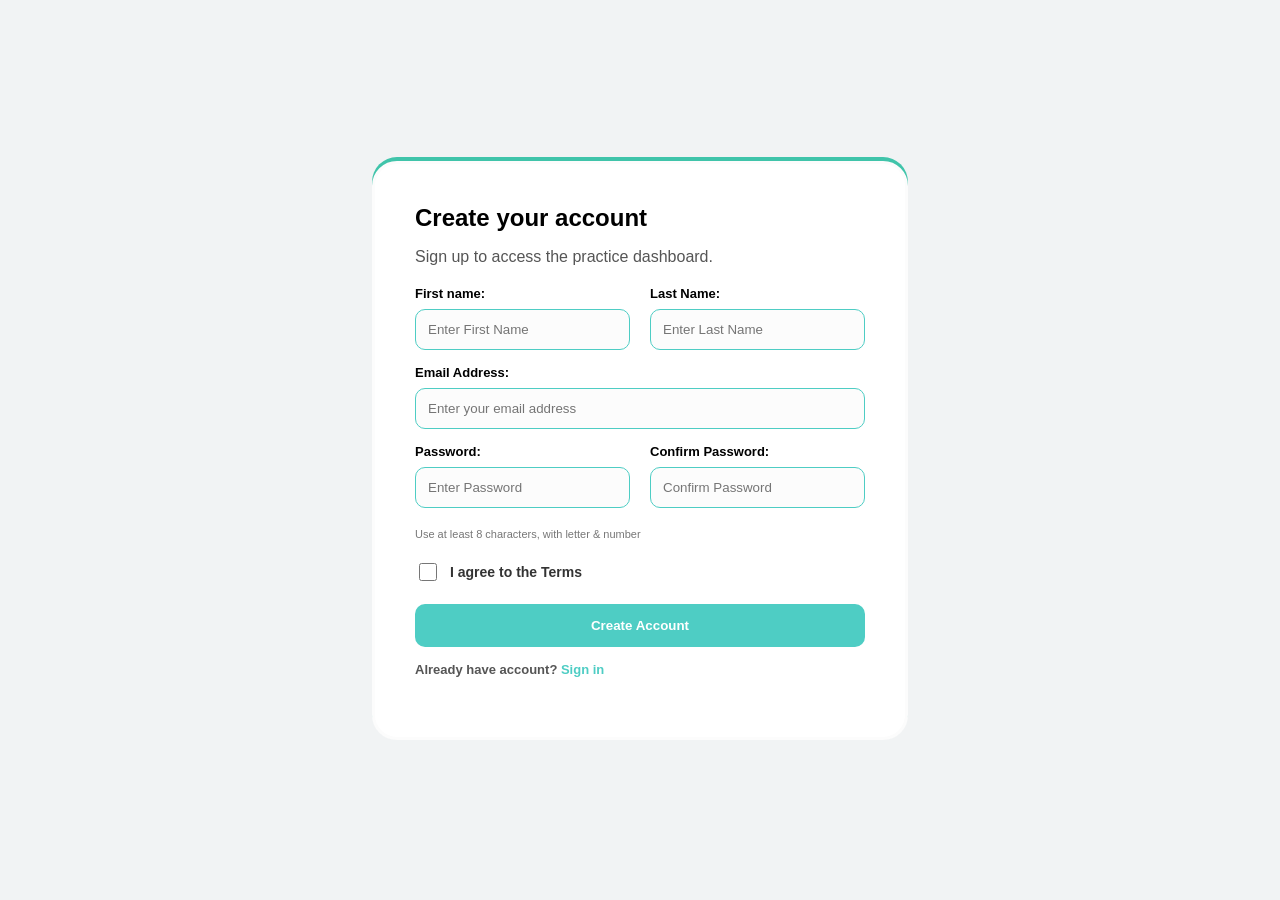
==== SignUpPage/index.html @ 504fe634 "Add files via upload" ====
<!DOCTYPE html>
<html lang="en">

<head>
    <link rel="stylesheet" href="style.css">
</head>

<body>
    <div class="container">
        <form id="registrationForm">
            <h1>Create your account</h1>
            <p>Sign up to access the practice dashboard.</p>

            <div class="row">
                <div class="field">
                    <label>First name:</label>
                    <input type="text" placeholder="Enter First Name" required>
                </div>
                <div class="field">
                    <label>Last Name:</label>
                    <input type="text" placeholder="Enter Last Name" required>
                </div>
            </div>

            <div class="field">
                <label>Email Address:</label>
                <input type="email" id="email" placeholder="Enter your email address" required>
            </div>

            <div class="row">
                <div class="field">
                    <label>Password:</label>
                    <input type="password" id="password" placeholder="Enter Password" required>
                </div>
                <div class="field">
                    <label>Confirm Password:</label>
                    <input type="password" id="confirmPassword" placeholder="Confirm Password" required>
                </div>
            </div>

            <p class="hint">Use at least 8 characters, with letter & number</p>

            <label class="checkbox">
                <input type="checkbox" required> 
                <span>I agree to the Terms</span>
            </label>

            <button type="submit" id="createAccountBtn">Create Account</button>

            <p class="footer">Already have account? <a href="../LoginPage/index.html">Sign in</a></p>
        </form>
    </div>
    <script src="script.js"></script>
</body>

</html>
---- SignUpPage/style.css ----
body {
    background-color:#F1F3F4;
    display: flex;
    justify-content: center;
    align-items: center;
    min-height: 100vh;
    margin: 0;
    font-family: 'Segoe UI', sans-serif;
}


.container {
    background: #ffffff;
    padding: 40px;
    border-radius: 25px;
    width: 450px;
    box-shadow: 0px -4px 0px #40C4AA ;
    border: 3px solid #fcfcfc;
    overflow: hidden;
}

h1 {
    margin: 0;
    font-size: 24px;
}

p {
    color: #555;
    margin-bottom: 20px;
}

.row {
    display: flex;
    gap: 20px;
}

.field {
    flex: 1;
    margin-bottom: 15px;
}

label {
    display: block;
    font-weight: 600;
    margin-bottom: 8px;
    font-size: 13px;
}


input {
    width: 100%;
    padding: 12px;
    border: 1.5px solid #4ECDC4;
    border-radius: 10px;
    background-color: #fcfcfc;
    box-sizing: border-box;
    outline: none;
}

input:focus {
    border-color: #4ECDC4;
}


.hint {
    font-size: 11px;
    color: #777;
    margin-top: 5px;
    margin-bottom: 20px;
}

.checkbox {
    font-size: 14px;
    display: flex;
    margin-bottom: 20px;
    color: #333;
    align-items: center;
    gap: 10px;
    cursor: pointer;
}

.checkbox input[type="checkbox"] {
    width: 18px;
    height: 18px;
    cursor: pointer;
    accent-color: #4ECDC4;
}


button {
    width: 100%;
    padding: 14px;
    background: #4ECDC4;
    border: none;
    color: white;
    border-radius: 10px;
    font-weight: 600;
    cursor: pointer;
    transition: all 0.3s ease;
    /* Smooth hover effect */
}


button:hover {
    background: #35a892;
    box-shadow: 0 4px 10px rgba(64, 196, 170, 0.3);
}

.footer {
    text-align: left;
    font-size: 13px;
    margin-top: 15px;
    font-weight: bold;
}

.footer a {
    color: #4ECDC4;
    text-decoration: none;
    font-weight: 600;
}
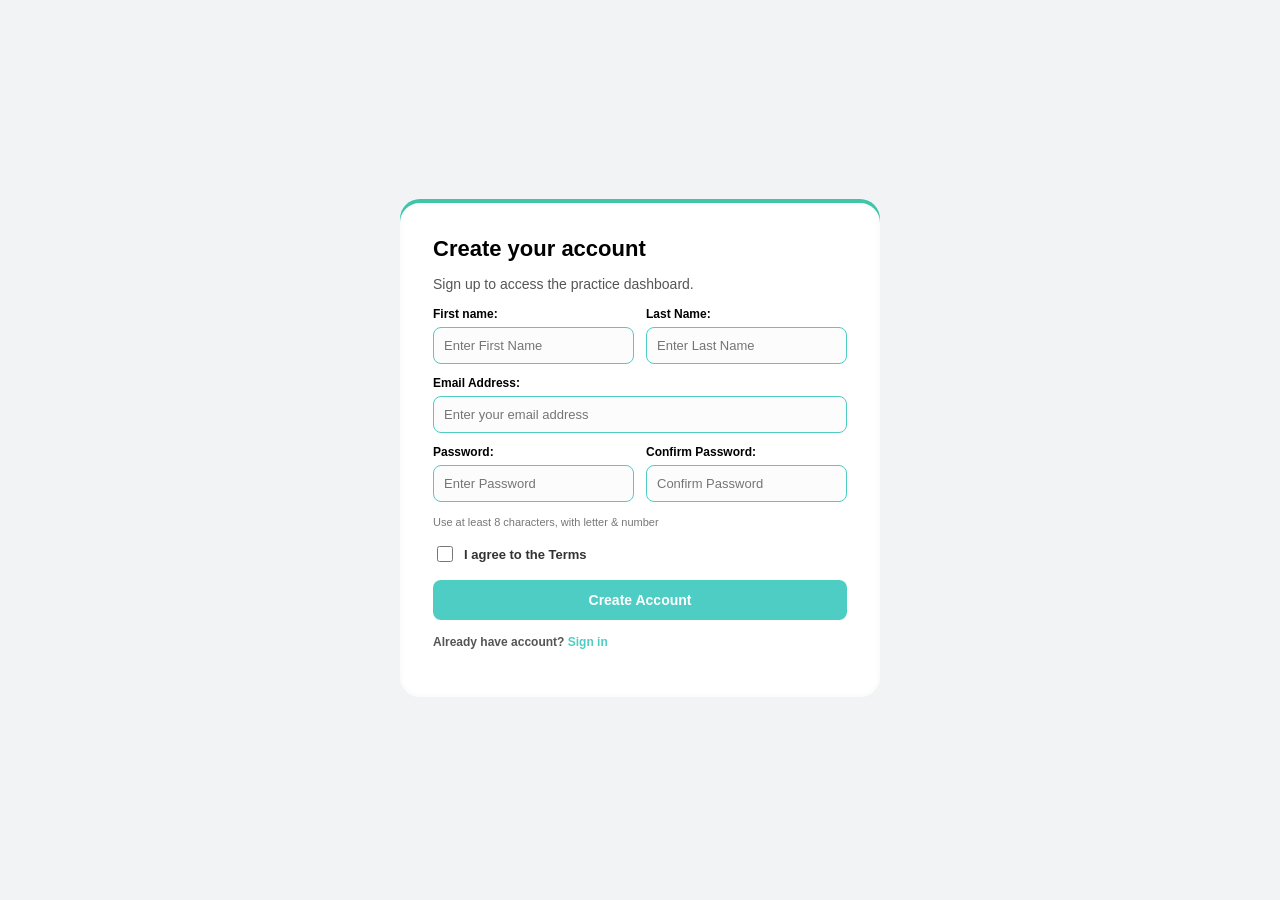
==== commit 054ef72e: "Add files via upload" ====
--- a/SignUpPage/index.html
+++ b/SignUpPage/index.html
@@ -8,7 +8,7 @@
 <body>
     <div class="container">
         <form id="registrationForm">
-            <h1>Create your account</h1>
+            <h1> Create your account </h1>
             <p>Sign up to access the practice dashboard.</p>
 
             <div class="row">
--- a/SignUpPage/style.css
+++ b/SignUpPage/style.css
@@ -1,105 +1,107 @@
 body {
-    background-color:#F1F3F4;
+    background-color: #F1F3F4;
     display: flex;
     justify-content: center;
     align-items: center;
     min-height: 100vh;
     margin: 0;
     font-family: 'Segoe UI', sans-serif;
+    padding: 20px;
+    box-sizing: border-box;
 }
-
 
 .container {
     background: #ffffff;
-    padding: 40px;
-    border-radius: 25px;
-    width: 450px;
-    box-shadow: 0px -4px 0px #40C4AA ;
+    padding: 30px;
+    border-radius: 20px;
+    width: 480px;
+    max-width: 100%;
+    box-shadow: 0px -4px 0px #40C4AA;
     border: 3px solid #fcfcfc;
     overflow: hidden;
+    margin-bottom: 0;
+    box-sizing: border-box;
 }
 
 h1 {
     margin: 0;
-    font-size: 24px;
+    font-size: 22px;
 }
 
 p {
     color: #555;
-    margin-bottom: 20px;
+    margin-bottom: 15px;
+    font-size: 14px;
 }
 
 .row {
     display: flex;
-    gap: 20px;
+    gap: 12px;
 }
 
 .field {
     flex: 1;
-    margin-bottom: 15px;
+    margin-bottom: 12px;
 }
 
 label {
     display: block;
     font-weight: 600;
-    margin-bottom: 8px;
-    font-size: 13px;
+    margin-bottom: 6px;
+    font-size: 12px;
 }
-
 
 input {
     width: 100%;
-    padding: 12px;
+    padding: 10px;
     border: 1.5px solid #4ECDC4;
-    border-radius: 10px;
+    border-radius: 8px;
     background-color: #fcfcfc;
     box-sizing: border-box;
     outline: none;
+    font-size: 13px;
 }
 
 input:focus {
     border-color: #4ECDC4;
 }
 
-
 .hint {
     font-size: 11px;
     color: #777;
-    margin-top: 5px;
-    margin-bottom: 20px;
+    margin-top: 2px;
+    margin-bottom: 15px;
 }
 
 .checkbox {
-    font-size: 14px;
+    font-size: 13px;
     display: flex;
-    margin-bottom: 20px;
+    margin-bottom: 15px;
     color: #333;
     align-items: center;
-    gap: 10px;
+    gap: 8px;
     cursor: pointer;
 }
 
 .checkbox input[type="checkbox"] {
-    width: 18px;
-    height: 18px;
+    width: 16px;
+    height: 16px;
     cursor: pointer;
     accent-color: #4ECDC4;
 }
 
-
 button {
     width: 100%;
-    padding: 14px;
+    padding: 12px;
     background: #4ECDC4;
     border: none;
     color: white;
-    border-radius: 10px;
+    border-radius: 8px;
     font-weight: 600;
+    font-size: 14px;
     cursor: pointer;
     transition: all 0.3s ease;
-    /* Smooth hover effect */
 }
-
 
 button:hover {
     background: #35a892;
@@ -108,7 +110,7 @@
 
 .footer {
     text-align: left;
-    font-size: 13px;
+    font-size: 12px;
     margin-top: 15px;
     font-weight: bold;
 }
